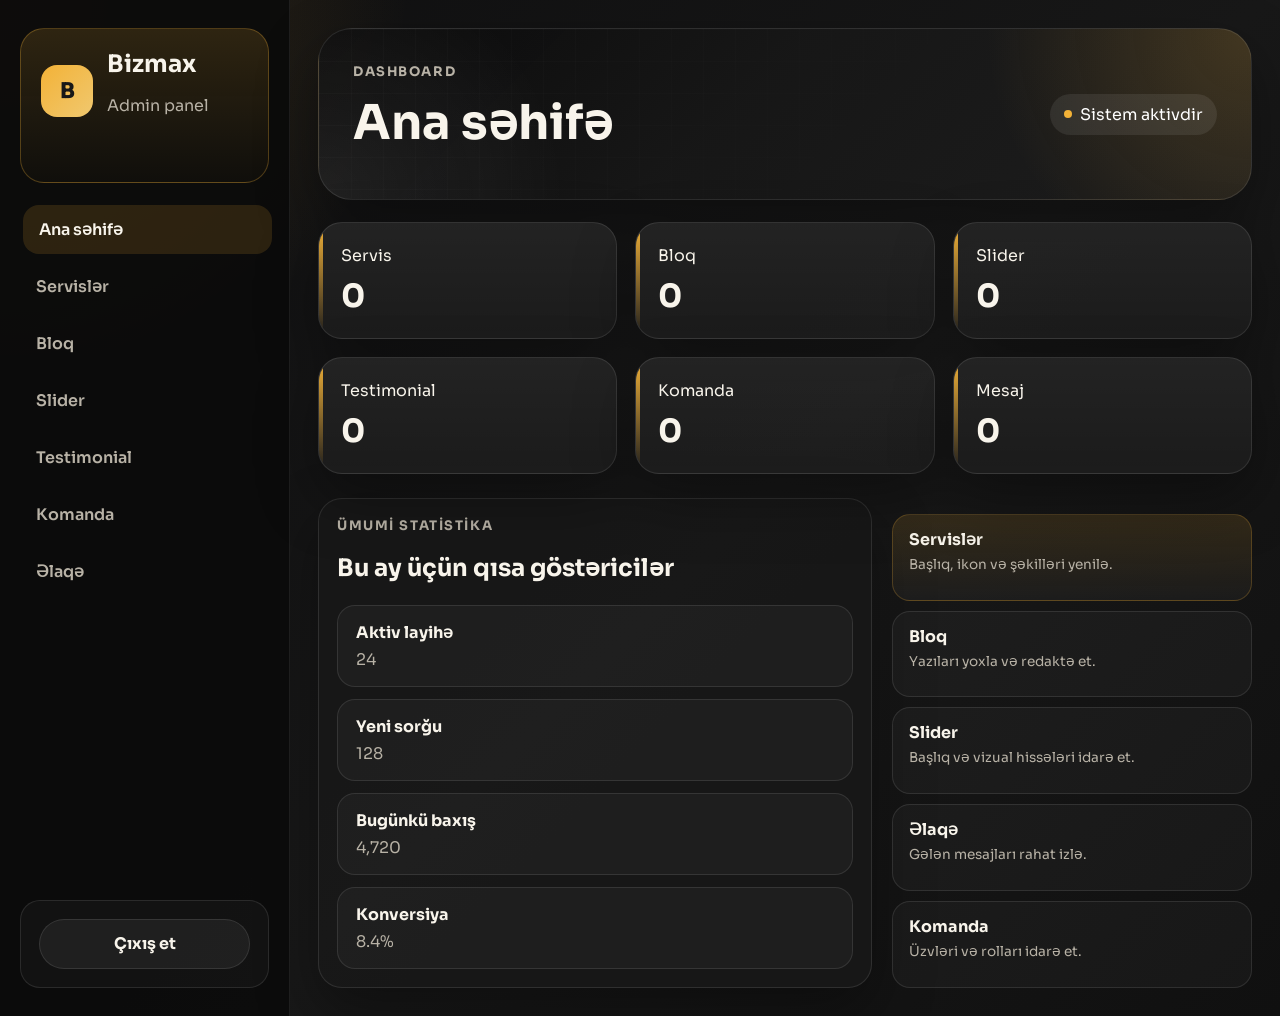
==== pages/anasehife.html @ c9ef7244 "first commit" ====
<!DOCTYPE html>
<html lang="az">
<head>
  <meta charset="UTF-8" />
  <meta name="viewport" content="width=device-width, initial-scale=1.0" />
  <title>Bizmax Admin - Ana səhifə</title>
  <link rel="preconnect" href="https://fonts.googleapis.com" />
  <link rel="preconnect" href="https://fonts.gstatic.com" crossorigin />
  <link href="https://fonts.googleapis.com/css2?family=Sora:wght@400;500;600;700;800&display=swap" rel="stylesheet" />
  <link rel="icon" type="image/svg+xml" href="../assets/favicon.svg" />
  <link rel="stylesheet" href="../assets/css/style.css" />
</head>
<body class="dashboard-body" data-page="overview">
  <aside class="sidebar">
    <div class="sidebar-top">
      <div class="brand-row">
        <div class="brand-logo">B</div>
        <div class="brand-copy">
          <h1>Bizmax</h1>
          <p>Admin panel</p>
        </div>
      </div>
    </div>
    <nav class="sidebar-nav">
      <a class="nav-link" data-page="overview" href="./anasehife.html">Ana səhifə</a>
      <a class="nav-link" data-page="services" href="./services.html">Servislər</a>
      <a class="nav-link" data-page="blog" href="./blog.html">Bloq</a>
      <a class="nav-link" data-page="slider" href="./slider.html">Slider</a>
      <a class="nav-link" data-page="testimonial" href="./testimonial.html">Testimonial</a>
      <a class="nav-link" data-page="team" href="./team.html">Komanda</a>
      <a class="nav-link" data-page="contact" href="./contact.html">Əlaqə</a>
    </nav>
    <div class="sidebar-bottom">
      <button class="btn-secondary" id="logoutButton" type="button">Çıxış et</button>
    </div>
  </aside>

  <main class="content">
    <section class="page-hero">
      <div class="page-hero-content">
        <div class="page-hero-copy">
          <p class="eyebrow">Dashboard</p>
          <h1>Ana səhifə</h1>
        </div>
        <span class="status-chip">Sistem aktivdir</span>
      </div>
    </section>

    <section class="stats-grid">
      <article class="info-card"><span>Servis</span><strong id="count_services">0</strong></article>
      <article class="info-card"><span>Bloq</span><strong id="count_blog">0</strong></article>
      <article class="info-card"><span>Slider</span><strong id="count_slider">0</strong></article>
      <article class="info-card"><span>Testimonial</span><strong id="count_testimonial">0</strong></article>
      <article class="info-card"><span>Komanda</span><strong id="count_team">0</strong></article>
      <article class="info-card"><span>Mesaj</span><strong id="count_contact">0</strong></article>
    </section>

    <section class="overview-grid">
      <article class="summary-card">
        <p class="eyebrow">Ümumi statistika</p>
        <h2>Bu ay üçün qısa göstəricilər</h2>
        <div class="summary-points">
          <div class="summary-point"><strong>Aktiv layihə</strong><span>24</span></div>
          <div class="summary-point"><strong>Yeni sorğu</strong><span>128</span></div>
          <div class="summary-point"><strong>Bugünkü baxış</strong><span>4,720</span></div>
          <div class="summary-point"><strong>Konversiya</strong><span>8.4%</span></div>
        </div>
      </article>

      <div class="quick-links">
        <a class="quick-link quick-link-accent" href="./services.html">
          <strong>Servislər</strong>
          <span class="table-subtext">Başlıq, ikon və şəkilləri yenilə.</span>
        </a>
        <a class="quick-link" href="./blog.html">
          <strong>Bloq</strong>
          <span class="table-subtext">Yazıları yoxla və redaktə et.</span>
        </a>
        <a class="quick-link" href="./slider.html">
          <strong>Slider</strong>
          <span class="table-subtext">Başlıq və vizual hissələri idarə et.</span>
        </a>
        <a class="quick-link" href="./contact.html">
          <strong>Əlaqə</strong>
          <span class="table-subtext">Gələn mesajları rahat izlə.</span>
        </a>
        <a class="quick-link" href="./team.html">
          <strong>Komanda</strong>
          <span class="table-subtext">Üzvləri və rolları idarə et.</span>
        </a>
      </div>
    </section>

    <div class="toast" id="toast"></div>
  </main>

  <script src="../assets/js/mainmenu.js"></script>
  <script src="../assets/js/anasehife.js"></script>
</body>
</html>
---- assets/css/style.css ----
:root {
  --bg: #131313;
  --panel: #202020;
  --line: rgba(255, 255, 255, 0.1);
  --line-strong: rgba(243, 178, 55, 0.28);
  --text: #f8f4eb;
  --muted: #b8b2a6;
  --gold: #f3b237;
  --danger: #d65c5c;
  --shadow: 0 24px 60px rgba(0, 0, 0, 0.35);
  --radius-lg: 28px;
  --radius-md: 18px;
  --radius-sm: 12px;
}

* {
  box-sizing: border-box;
}

html {
  scroll-behavior: smooth;
}

body {
  margin: 0;
  min-height: 100vh;
  font-family: "Sora", sans-serif;
  color: var(--text);
  background:
    radial-gradient(circle at top left, rgba(243, 178, 55, 0.18), transparent 25%),
    linear-gradient(135deg, #0f0f10 0%, #181818 55%, #101010 100%);
}

body.auth-body {
  display: flex;
}

button,
input,
textarea,
select {
  font: inherit;
}

button {
  border: none;
  cursor: pointer;
}

a {
  color: inherit;
  text-decoration: none;
}

img {
  display: block;
  max-width: 100%;
}

.auth-layout {
  min-height: 100vh;
  width: 100%;
  display: grid;
  grid-template-columns: minmax(320px, 470px) minmax(0, 1fr);
}

.auth-panel {
  padding: 44px;
  background: rgba(10, 10, 10, 0.82);
  backdrop-filter: blur(14px);
  border-right: 1px solid rgba(255, 255, 255, 0.08);
  display: flex;
  align-items: center;
}

.auth-card {
  width: 100%;
  padding: 34px;
  border: 1px solid var(--line);
  border-radius: var(--radius-lg);
  background: rgba(27, 27, 27, 0.92);
  box-shadow: var(--shadow);
}

.auth-card > p:not(.eyebrow) {
  display: none;
}

.brand-row {
  display: flex;
  gap: 14px;
  align-items: center;
  margin-bottom: 30px;
}

.brand-logo {
  width: 52px;
  height: 52px;
  border-radius: 16px;
  background: linear-gradient(135deg, var(--gold) 0%, #f0c86f 100%);
  color: #181818;
  display: grid;
  place-items: center;
  font-size: 1.35rem;
  font-weight: 800;
}

.brand-copy h1,
.page-hero-copy h1,
.page-header h2,
.modal-head h3,
.auth-card h2 {
  margin: 0;
}

.brand-copy p,
.auth-card p,
.page-hero-copy p,
.page-header p,
.info-card p,
.empty-state p,
.upload-note,
.table-text,
.table-subtext,
.sidebar-top p,
.sidebar-bottom p,
.summary-card p {
  color: var(--muted);
}

.eyebrow {
  margin: 0 0 12px;
  color: var(--gold);
  letter-spacing: 0.12em;
  text-transform: uppercase;
  font-size: 0.82rem;
  font-weight: 700;
}

.auth-card h2 {
  margin-bottom: 10px;
  font-size: 2rem;
  line-height: 1.2;
}

.auth-form,
.modal-form {
  display: grid;
  gap: 16px;
}

.field-group {
  display: grid;
  gap: 8px;
}

.field-group label {
  font-size: 0.94rem;
  font-weight: 600;
}

.field-group input,
.field-group textarea,
.field-group select {
  width: 100%;
  padding: 14px 16px;
  border-radius: var(--radius-sm);
  border: 1px solid var(--line);
  background: rgba(255, 255, 255, 0.03);
  color: var(--text);
  outline: none;
}

.field-group textarea {
  min-height: 140px;
  resize: vertical;
}

.field-group input:focus,
.field-group textarea:focus,
.field-group select:focus {
  border-color: var(--gold);
  box-shadow: 0 0 0 4px rgba(243, 178, 55, 0.14);
}

.btn-primary,
.btn-secondary,
.icon-button {
  min-height: 46px;
  padding: 12px 18px;
  border-radius: 999px;
  font-weight: 700;
  transition: transform 0.2s ease, background-color 0.2s ease;
}

.btn-primary {
  background: linear-gradient(135deg, var(--gold) 0%, #ffd170 100%);
  color: #1c1a14;
}

.btn-secondary {
  background: rgba(255, 255, 255, 0.06);
  color: var(--text);
  border: 1px solid var(--line);
}

.icon-button {
  min-width: 44px;
  background: rgba(255, 255, 255, 0.05);
  color: var(--text);
  border: 1px solid var(--line);
}

.btn-primary:hover,
.btn-secondary:hover,
.icon-button:hover {
  transform: translateY(-1px);
}

.auth-tip {
  margin-top: 16px;
  padding: 14px 16px;
  border-radius: 16px;
  background: rgba(243, 178, 55, 0.08);
  border: 1px solid rgba(243, 178, 55, 0.14);
  font-size: 0.92rem;
}

.auth-tip strong {
  color: var(--gold);
}

.auth-visual {
  overflow: hidden;
  background:
    linear-gradient(rgba(12, 12, 12, 0.62), rgba(12, 12, 12, 0.78)),
    url("../../img/Bizmax.png") center/cover no-repeat;
  display: flex;
  align-items: center;
  padding: 44px;
}

.auth-overlay {
  max-width: 560px;
  margin-left: auto;
  padding: 48px;
  border-radius: 36px;
  background: rgba(20, 20, 20, 0.55);
  border: 1px solid rgba(255, 255, 255, 0.08);
  backdrop-filter: blur(10px);
}

.auth-overlay p:not(.eyebrow) {
  display: none;
}

.auth-overlay h3 {
  margin: 0 0 14px;
  font-size: clamp(2rem, 4vw, 3.6rem);
  line-height: 1.05;
}

.dashboard-body {
  display: grid;
  grid-template-columns: 290px minmax(0, 1fr);
}

.sidebar {
  min-height: 100vh;
  padding: 28px 20px;
  background: rgba(12, 12, 12, 0.96);
  border-right: 1px solid rgba(255, 255, 255, 0.08);
  position: sticky;
  top: 0;
  display: flex;
  flex-direction: column;
}

.sidebar-top {
  padding: 20px;
  border-radius: 24px;
  background: linear-gradient(180deg, rgba(243, 178, 55, 0.15), rgba(243, 178, 55, 0.02));
  border: 1px solid var(--line-strong);
}

.sidebar-top > p,
.sidebar-bottom > p {
  display: none;
}

.sidebar-nav {
  margin-top: 22px;
  display: grid;
  gap: 8px;
}

.nav-link {
  padding: 14px 16px;
  border-radius: 16px;
  color: var(--muted);
  font-weight: 600;
  transition: background-color 0.2s ease, color 0.2s ease, transform 0.2s ease;
}

.nav-link:hover,
.nav-link.active {
  color: var(--text);
  background: rgba(243, 178, 55, 0.14);
  transform: translateX(3px);
}

.sidebar-bottom {
  margin-top: auto;
  padding: 18px;
  border-radius: 20px;
  background: rgba(255, 255, 255, 0.03);
  border: 1px solid var(--line);
  display: flex;
  align-items: flex-end;
}

.sidebar-bottom .btn-secondary {
  width: 100%;
  display: inline-flex;
  align-items: center;
  justify-content: center;
  min-height: 50px;
}

.content {
  padding: 28px;
}

.page-hero {
  overflow: hidden;
  padding: 34px;
  border-radius: 34px;
  border: 1px solid var(--line);
  background:
    radial-gradient(circle at top right, rgba(243, 178, 55, 0.18), rgba(243, 178, 55, 0) 28%),
    radial-gradient(circle at bottom left, rgba(255, 255, 255, 0.08), rgba(255, 255, 255, 0) 26%),
    linear-gradient(135deg, rgba(11, 11, 11, 0.96) 0%, rgba(23, 23, 23, 0.94) 45%, rgba(30, 30, 30, 0.92) 100%);
  box-shadow: var(--shadow);
  position: relative;
}

.page-hero::after {
  content: "";
  position: absolute;
  inset: 0;
  background-image:
    linear-gradient(rgba(255, 255, 255, 0.04) 1px, transparent 1px),
    linear-gradient(90deg, rgba(255, 255, 255, 0.04) 1px, transparent 1px);
  background-size: 32px 32px;
  mask-image: linear-gradient(135deg, rgba(0, 0, 0, 0.55), transparent 78%);
  pointer-events: none;
}

.page-hero-content,
.page-header,
.modal-head {
  display: flex;
  justify-content: space-between;
  gap: 18px;
  align-items: center;
}

.page-hero-copy h1 {
  margin-bottom: 12px;
  font-size: clamp(2rem, 4vw, 3rem);
}

.page-hero-copy p:empty,
.page-header p:empty,
.modal-head p:empty {
  display: none;
}

.status-chip {
  display: inline-flex;
  align-items: center;
  gap: 8px;
  padding: 10px 14px;
  border-radius: 999px;
  background: rgba(255, 255, 255, 0.08);
  color: #fff;
}

.status-chip::before {
  content: "";
  width: 8px;
  height: 8px;
  border-radius: 50%;
  background: var(--gold);
}

.stats-grid {
  margin-top: 22px;
  display: grid;
  grid-template-columns: repeat(3, minmax(0, 1fr));
  gap: 18px;
}

.info-card,
.table-card,
.summary-card {
  border-radius: 24px;
  background: rgba(24, 24, 24, 0.96);
  border: 1px solid var(--line);
  box-shadow: var(--shadow);
}

.info-card,
.summary-card {
  padding: 22px;
}

.info-card {
  position: relative;
  overflow: hidden;
  background:
    linear-gradient(180deg, rgba(255, 255, 255, 0.05), rgba(255, 255, 255, 0.02)),
    rgba(24, 24, 24, 0.96);
}

.info-card::before {
  content: "";
  position: absolute;
  inset: 0 auto 0 0;
  width: 4px;
  background: linear-gradient(180deg, var(--gold), rgba(243, 178, 55, 0));
}

.info-card strong {
  display: block;
  margin-top: 10px;
  font-size: 2rem;
}

.page-shell,
.overview-grid {
  margin-top: 24px;
}

.table-card {
  overflow: hidden;
}

.table-scroll {
  overflow-x: auto;
}

.content-table {
  width: 100%;
  border-collapse: collapse;
  min-width: 820px;
}

.content-table th,
.content-table td {
  padding: 18px 20px;
  text-align: left;
  border-bottom: 1px solid var(--line);
  vertical-align: middle;
}

.content-table th {
  font-size: 0.82rem;
  letter-spacing: 0.08em;
  text-transform: uppercase;
  color: #c7c1b4;
  background: rgba(255, 255, 255, 0.02);
}

.table-media {
  display: flex;
  align-items: center;
  gap: 14px;
}

.table-thumb,
.thumb-placeholder {
  width: 68px;
  height: 68px;
  border-radius: 18px;
}

.table-thumb {
  object-fit: cover;
  background: #2d2d2d;
}

.thumb-placeholder {
  display: grid;
  place-items: center;
  background: rgba(243, 178, 55, 0.1);
  color: var(--gold);
  font-weight: 700;
}

.table-text {
  display: block;
  margin: 0;
  line-height: 1.6;
  max-width: 320px;
}

.table-subtext {
  display: block;
  margin-top: 4px;
  font-size: 0.88rem;
}

.table-tag {
  display: inline-flex;
  padding: 8px 12px;
  border-radius: 999px;
  background: rgba(243, 178, 55, 0.1);
  color: var(--gold);
  font-weight: 600;
  font-size: 0.86rem;
}

.table-actions {
  display: flex;
  gap: 10px;
}

.edit-button {
  color: var(--gold);
  border-color: rgba(243, 178, 55, 0.2);
}

.empty-state {
  padding: 40px 24px;
  text-align: center;
}

.overview-grid {
  display: grid;
  grid-template-columns: minmax(0, 1fr) minmax(320px, 360px);
  gap: 20px;
}

.quick-links {
  display: grid;
  gap: 12px;
}

.quick-link {
  padding: 16px 18px;
  border-radius: 18px;
  background: rgba(255, 255, 255, 0.03);
  border: 1px solid var(--line);
  transition: transform 0.2s ease, border-color 0.2s ease, background-color 0.2s ease;
}

.quick-link strong {
  display: block;
  font-size: 1rem;
  margin-bottom: 6px;
}

.quick-link:hover {
  transform: translateY(-2px);
  border-color: rgba(243, 178, 55, 0.28);
  background: rgba(243, 178, 55, 0.08);
}

.quick-link-accent {
  background: linear-gradient(180deg, rgba(243, 178, 55, 0.14), rgba(255, 255, 255, 0.03));
  border-color: rgba(243, 178, 55, 0.22);
}

.flow-list {
  margin-top: 22px;
  display: grid;
  gap: 12px;
}

.flow-item {
  padding: 16px 18px;
  border-radius: 18px;
  background: rgba(255, 255, 255, 0.03);
  border: 1px solid var(--line);
}

.flow-item strong,
.info-card span {
  display: block;
}

.flow-item span {
  display: block;
  margin-top: 6px;
  color: var(--muted);
}

.summary-points {
  margin-top: 22px;
  display: grid;
  gap: 12px;
}

.summary-point {
  padding: 16px 18px;
  border-radius: 18px;
  background: rgba(255, 255, 255, 0.03);
  border: 1px solid var(--line);
}

.summary-point strong,
.info-card span {
  display: block;
}

.summary-point span {
  display: block;
  margin-top: 6px;
  color: var(--muted);
}

.modal {
  position: fixed;
  inset: 0;
  display: none;
  align-items: center;
  justify-content: center;
  padding: 24px;
  background: rgba(0, 0, 0, 0.72);
  backdrop-filter: blur(6px);
  z-index: 20;
}

.modal.show {
  display: flex;
}

.modal-dialog {
  width: min(720px, 100%);
  max-height: calc(100vh - 48px);
  overflow-y: auto;
  padding: 24px;
  border-radius: 28px;
  background: #171717;
  border: 1px solid var(--line);
  box-shadow: var(--shadow);
}

.modal-head p {
  margin: 8px 0 0;
  color: var(--muted);
}

.modal-grid {
  display: grid;
  grid-template-columns: repeat(2, minmax(0, 1fr));
  gap: 16px;
}

.modal-grid .field-group.full {
  grid-column: 1 / -1;
}

.upload-box {
  padding: 16px;
  border-radius: 18px;
  border: 1px dashed rgba(243, 178, 55, 0.34);
  background: rgba(243, 178, 55, 0.06);
}

.upload-preview {
  width: 100%;
  max-width: 220px;
  aspect-ratio: 4 / 3;
  margin-top: 12px;
  border-radius: 18px;
  object-fit: cover;
  background: rgba(255, 255, 255, 0.05);
}

.upload-preview.hidden,
.hidden {
  display: none;
}

.modal-actions {
  margin-top: 22px;
  display: flex;
  justify-content: flex-end;
  gap: 12px;
  flex-wrap: wrap;
}

.page-actions {
  display: flex;
  gap: 10px;
  flex-wrap: wrap;
}

.btn-add {
  min-width: 52px;
  padding-inline: 0;
  font-size: 1.3rem;
}

.btn-api {
  background: rgba(255, 255, 255, 0.08);
  color: #e6e1d8;
  border: 1px solid rgba(255, 255, 255, 0.12);
}

.api-box {
  margin-top: 18px;
  padding: 18px;
  border-radius: 18px;
  background: rgba(255, 255, 255, 0.03);
  border: 1px solid var(--line);
}

.api-label {
  display: block;
  margin-bottom: 10px;
  color: var(--muted);
  font-size: 0.86rem;
  letter-spacing: 0.08em;
  text-transform: uppercase;
}

.api-text {
  margin: 0;
  word-break: break-all;
  line-height: 1.7;
  color: var(--text);
}

.toast {
  position: fixed;
  right: 22px;
  bottom: 22px;
  padding: 14px 18px;
  border-radius: 16px;
  background: rgba(15, 15, 15, 0.95);
  color: var(--text);
  border: 1px solid var(--line-strong);
  transform: translateY(20px);
  opacity: 0;
  pointer-events: none;
  transition: all 0.24s ease;
  z-index: 30;
}

.toast.show {
  transform: translateY(0);
  opacity: 1;
}

body[data-page="overview"] .summary-card {
  padding: 18px;
}

body[data-page="overview"] .summary-card h2 {
  font-size: 1.5rem;
  line-height: 1.2;
}

body[data-page="overview"] .summary-card > p {
  margin: 0;
}

body[data-page="overview"] .flow-list,
body[data-page="overview"] .quick-links {
  margin-top: 16px;
  gap: 10px;
}

body[data-page="overview"] .flow-item,
body[data-page="overview"] .quick-link {
  padding: 14px 16px;
}

body[data-page="overview"] .flow-item span,
body[data-page="overview"] .table-subtext {
  font-size: 0.85rem;
}
.table-image-cell {
  width: 130px;
}

.table-image {
  width: 100%;
  height: 76px;
  display: block;
  border-radius: 14px;
  object-fit: cover;
  background: rgba(255, 255, 255, 0.05);
}

@media (max-width: 1100px) {
  .dashboard-body,
  .stats-grid,
  .overview-grid {
    grid-template-columns: 1fr;
  }

  .sidebar {
    min-height: auto;
    position: static;
  }
}

@media (max-width: 920px) {
  .auth-layout,
  .modal-grid {
    grid-template-columns: 1fr;
  }

  .page-hero-content,
  .page-header,
  .modal-head {
    flex-direction: column;
    align-items: flex-start;
  }

  .page-actions {
    width: 100%;
  }
}

@media (max-width: 640px) {
  .auth-panel,
  .auth-visual,
  .content,
  .sidebar {
    padding: 18px;
  }

  .auth-card,
  .auth-overlay,
  .page-hero,
  .modal-dialog {
    padding: 22px;
  }

  .content-table th,
  .content-table td {
    padding: 14px;
  }
}
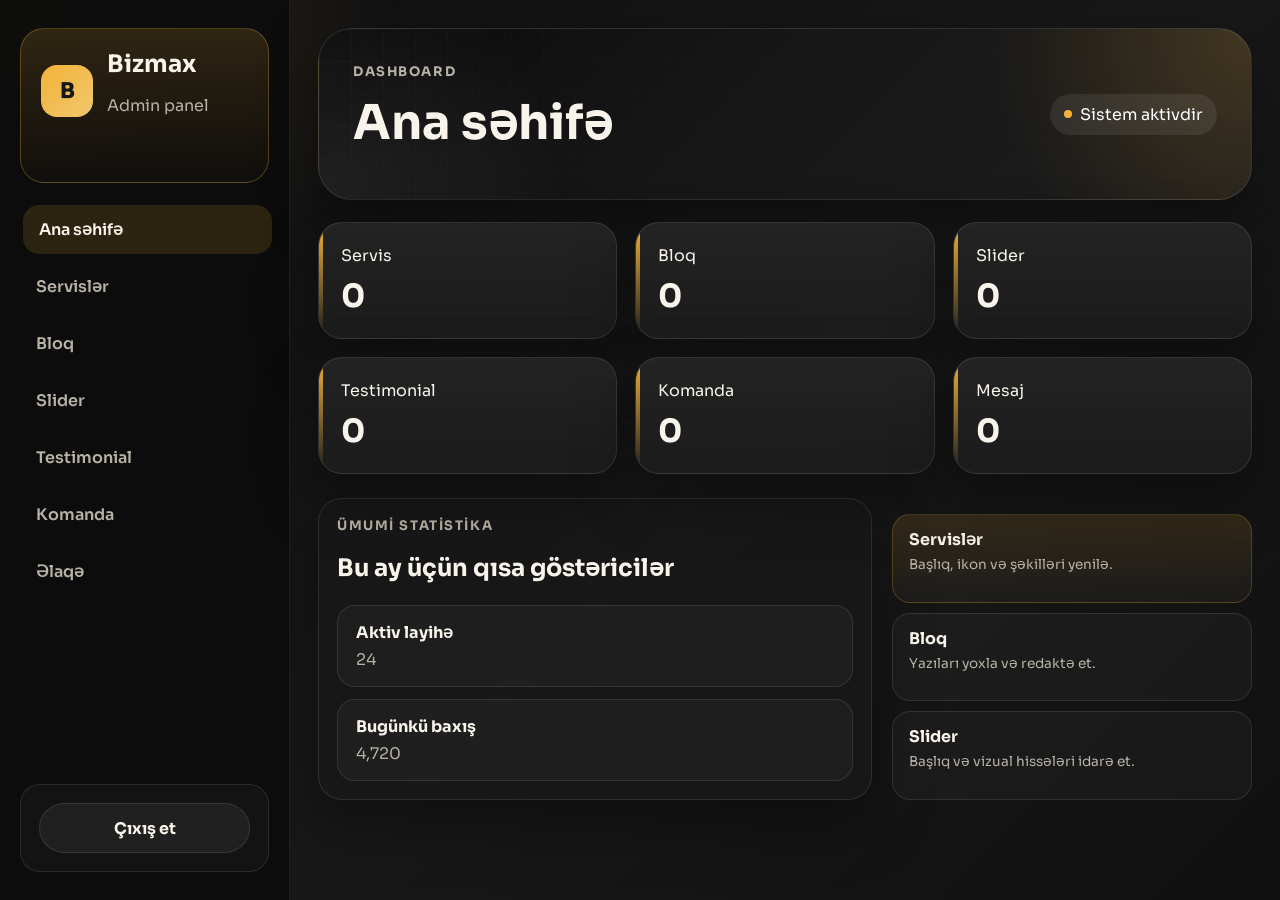
==== commit 5373e80e: "Fix Site" ====
--- a/pages/anasehife.html
+++ b/pages/anasehife.html
@@ -61,9 +61,7 @@
         <h2>Bu ay üçün qısa göstəricilər</h2>
         <div class="summary-points">
           <div class="summary-point"><strong>Aktiv layihə</strong><span>24</span></div>
-          <div class="summary-point"><strong>Yeni sorğu</strong><span>128</span></div>
           <div class="summary-point"><strong>Bugünkü baxış</strong><span>4,720</span></div>
-          <div class="summary-point"><strong>Konversiya</strong><span>8.4%</span></div>
         </div>
       </article>
 
@@ -80,14 +78,6 @@
           <strong>Slider</strong>
           <span class="table-subtext">Başlıq və vizual hissələri idarə et.</span>
         </a>
-        <a class="quick-link" href="./contact.html">
-          <strong>Əlaqə</strong>
-          <span class="table-subtext">Gələn mesajları rahat izlə.</span>
-        </a>
-        <a class="quick-link" href="./team.html">
-          <strong>Komanda</strong>
-          <span class="table-subtext">Üzvləri və rolları idarə et.</span>
-        </a>
       </div>
     </section>
 
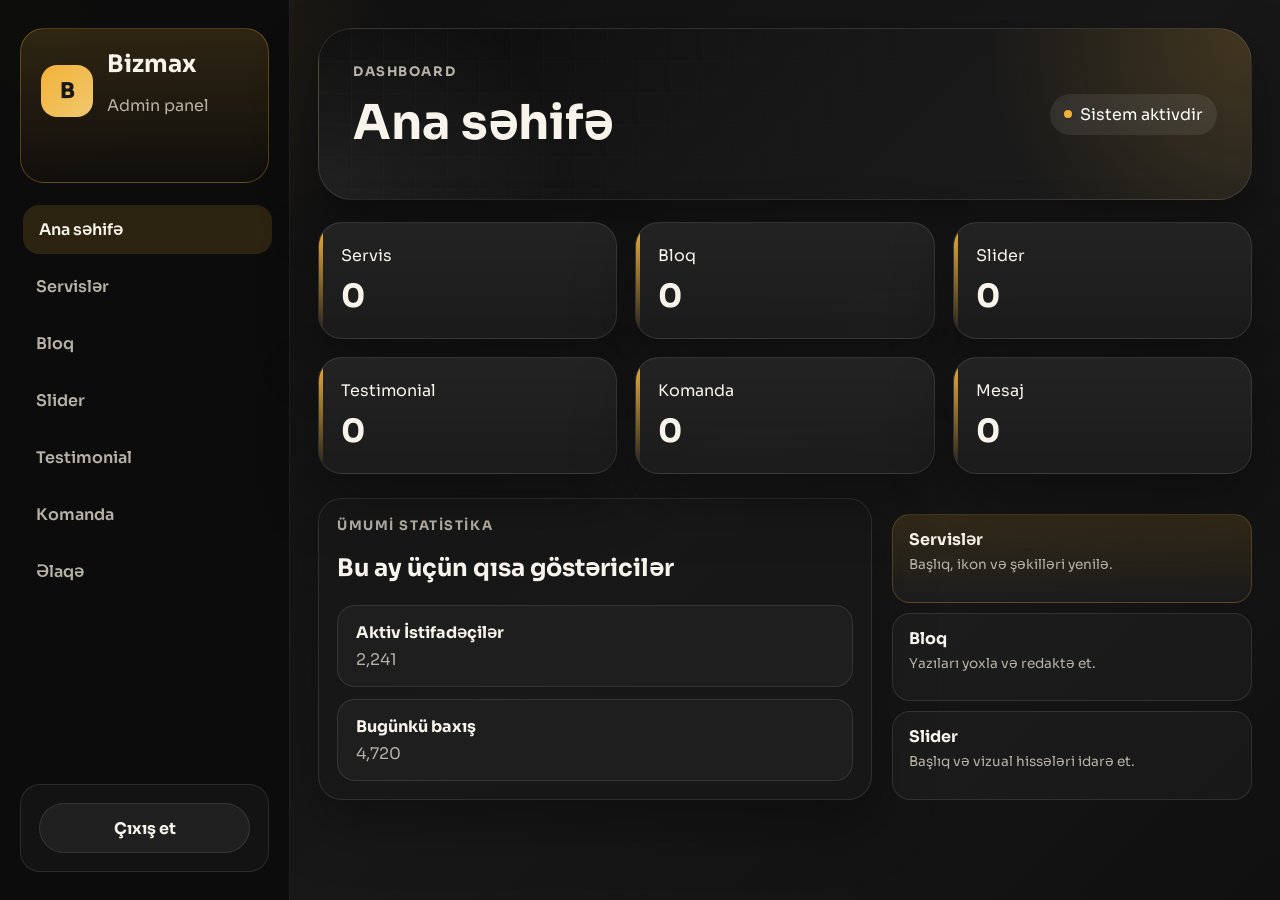
==== commit fb5ff8d8: "Fix Site" ====
--- a/pages/anasehife.html
+++ b/pages/anasehife.html
@@ -60,7 +60,7 @@
         <p class="eyebrow">Ümumi statistika</p>
         <h2>Bu ay üçün qısa göstəricilər</h2>
         <div class="summary-points">
-          <div class="summary-point"><strong>Aktiv layihə</strong><span>24</span></div>
+          <div class="summary-point"><strong>Aktiv İstifadəçilər</strong><span>2,241</span></div>
           <div class="summary-point"><strong>Bugünkü baxış</strong><span>4,720</span></div>
         </div>
       </article>
--- a/assets/css/style.css
+++ b/assets/css/style.css
@@ -696,6 +696,7 @@
   display: flex;
   gap: 10px;
   flex-wrap: wrap;
+  padding: 10px 0;
 }
 
 .btn-add {
